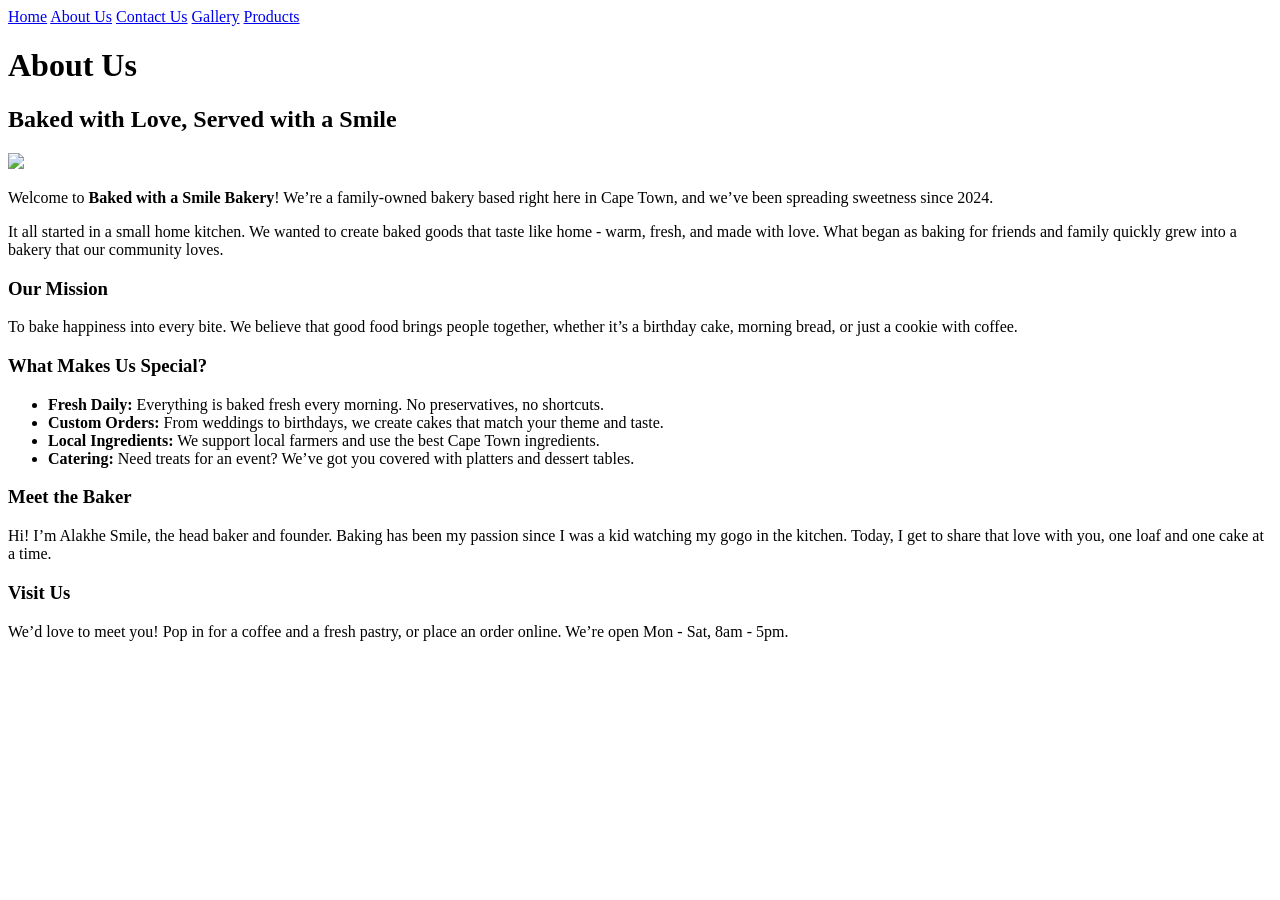
==== aboutus.html @ 989ab784 "Add files via upload" ====
<!DOCTYPE html>
<html>
    <head>
        <title>Home | Baked with a Smile</title>
    </head>
    <body>

<a href="index.html">Home</a>
<a href="aboutus.html">About Us</a>
<a href="contactus.html">Contact Us</a>
<a href="gallery.html">Gallery</a>
<a href="products.html">Products</a>
        <h1>About Us</h1>
    </nav>


<h2>Baked with Love, Served with a Smile</h2>
<img src="images/counter.jpg" width="700"/> 

<p>Welcome to <b>Baked with a Smile Bakery</b>! We’re a family-owned bakery based right here in Cape Town, and we’ve been spreading sweetness since 2024.</p>

<p>It all started in a small home kitchen. We wanted to create baked goods that taste like home - warm, fresh, and made with love. What began as baking for friends and family quickly grew into a bakery that our community loves.</p>

<h3>Our Mission</h3>
<p>To bake happiness into every bite. We believe that good food brings people together, whether it’s a birthday cake, morning bread, or just a cookie with coffee.</p>

<h3>What Makes Us Special?</h3>
<ul>
    <li><b>Fresh Daily:</b> Everything is baked fresh every morning. No preservatives, no shortcuts.</li>
    <li><b>Custom Orders:</b> From weddings to birthdays, we create cakes that match your theme and taste.</li>
    <li><b>Local Ingredients:</b> We support local farmers and use the best Cape Town ingredients.</li>
    <li><b>Catering:</b> Need treats for an event? We’ve got you covered with platters and dessert tables.</li>
</ul>

<h3>Meet the Baker</h3>
<p>Hi! I’m Alakhe Smile, the head baker and founder. Baking has been my passion since I was a kid watching my gogo in the kitchen. Today, I get to share that love with you, one loaf and one cake at a time.</p>

<h3>Visit Us</h3>
<p>We’d love to meet you! Pop in for a coffee and a fresh pastry, or place an order online. We’re open Mon - Sat, 8am - 5pm.</p>

<img src="images/catering.jpg" alt="Our team baking" width="600

           
    </body>
</html>
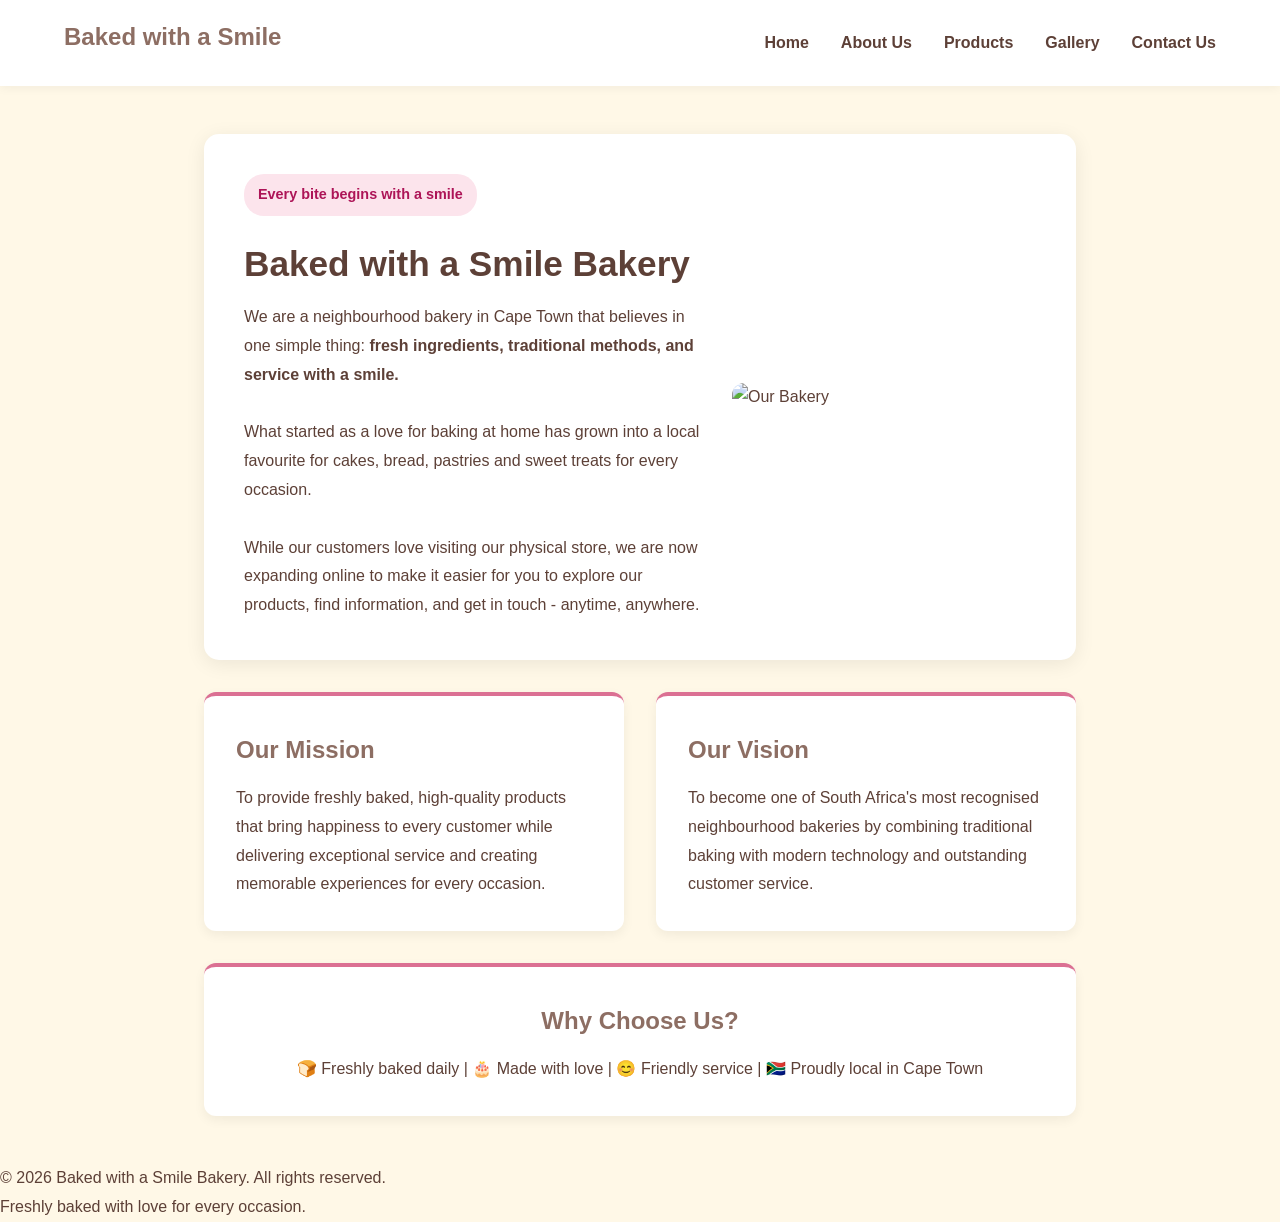
==== commit 24700d6c: "Add files via upload" ====
--- a/aboutus.html
+++ b/aboutus.html
@@ -1,46 +1,81 @@
 <!DOCTYPE html>
 <html>
-    <head>
-        <title>Home | Baked with a Smile</title>
-    </head>
-    <body>
+<head>
+<title>About Us | Baked with a Smile</title>
+<link rel="stylesheet" href="css/mystyle.css">
+<meta name="viewport" content="width=device-width, initial-scale=1.0">
+<style>
+*{margin:0;padding:0;box-sizing:border-box;}
+body{font-family:Arial,sans-serif;background:#FFF8E7;color:#5D4037;line-height:1.8;}
+img{max-width:100%;border-radius:12px;display:block;}
+header{display:flex;justify-content:space-between;align-items:center;padding:15px 5%;background:white;box-shadow:0 2px 10px rgba(0,0,0,0.05);}
+nav ul{display:flex;list-style:none;gap:2rem;}
+nav a{color:#5D4037;text-decoration:none;font-weight:bold;}
+nav a:hover{color:palevioletred;}
+.about-wrap{max-width:1000px;margin:0 auto;padding:3rem 5%;}
+.hero-card{background:white;padding:2.5rem;border-radius:15px;box-shadow:0 4px 20px rgba(0,0,0,0.08);display:grid;grid-template-columns:1.2fr 0.8fr;gap:2rem;align-items:center;margin-bottom:2rem;}
+.tagline{background:#FCE4EC;color:#AD1457;padding:8px 14px;border-radius:20px;display:inline-block;font-weight:bold;font-size:0.9rem;margin-bottom:1rem;}
+h1{font-size:2.2rem;margin-bottom:0.5rem;}
+h2{color:#8D6E63;margin-bottom:0.8rem;}
+.split{display:grid;grid-template-columns:1fr 1fr;gap:2rem;margin-top:2rem;}
+.card{background:white;padding:2rem;border-radius:12px;box-shadow:0 4px 12px rgba(0,0,0,0.06);border-top:4px solid palevioletred;}
+@media(max-width:768px){.hero-card,.split{grid-template-columns:1fr;} header{flex-direction:column;gap:1rem;}}
+</style>
+</head>
+<body>
 
-<a href="index.html">Home</a>
-<a href="aboutus.html">About Us</a>
-<a href="contactus.html">Contact Us</a>
-<a href="gallery.html">Gallery</a>
-<a href="products.html">Products</a>
-        <h1>About Us</h1>
-    </nav>
+<header>
+<h2>Baked with a Smile</h2>
+<nav>
+<ul>
+<li><a href="index.html">Home</a></li>
+<li><a href="aboutus.html">About Us</a></li>
+<li><a href="products.html">Products</a></li>
+<li><a href="gallery.html">Gallery</a></li>
+<li><a href="contactus.html">Contact Us</a></li>
+</ul>
+</nav>
+</header>
+
+<div class="about-wrap">
+
+<div class="hero-card">
+<div>
+<span class="tagline">Every bite begins with a smile</span>
+<h1>Baked with a Smile Bakery</h1>
+<p>We are a neighbourhood bakery in Cape Town that believes in one simple thing: <strong>fresh ingredients, traditional methods, and service with a smile.</strong></p>
+<br>
+<p>What started as a love for baking at home has grown into a local favourite for cakes, bread, pastries and sweet treats for every occasion.</p>
+<br>
+<p>While our customers love visiting our physical store, we are now expanding online to make it easier for you to explore our products, find information, and get in touch - anytime, anywhere.</p>
+</div>
+<div>
+<img src="images/counter.jpg" alt="Our Bakery">
+</div>
+</div>
+
+<div class="split">
+<div class="card">
+<h2>Our Mission</h2>
+<p>To provide freshly baked, high-quality products that bring happiness to every customer while delivering exceptional service and creating memorable experiences for every occasion.</p>
+</div>
+<div class="card">
+<h2>Our Vision</h2>
+<p>To become one of South Africa's most recognised neighbourhood bakeries by combining traditional baking with modern technology and outstanding customer service.</p>
+</div>
+</div>
+
+<div class="card" style="margin-top:2rem; text-align:center;">
+<h2>Why Choose Us?</h2>
+<p>🍞 Freshly baked daily | 🎂 Made with love | 😊 Friendly service | 🇿🇦 Proudly local in Cape Town</p>
+</div>
+
+</div>
+<footer>
+    <p>&copy; 2026 Baked with a Smile Bakery. All rights reserved.</p>
+    <p>Freshly baked with love for every occasion.</p>
+</footer>
 
 
-<h2>Baked with Love, Served with a Smile</h2>
-<img src="images/counter.jpg" width="700"/> 
-
-<p>Welcome to <b>Baked with a Smile Bakery</b>! We’re a family-owned bakery based right here in Cape Town, and we’ve been spreading sweetness since 2024.</p>
-
-<p>It all started in a small home kitchen. We wanted to create baked goods that taste like home - warm, fresh, and made with love. What began as baking for friends and family quickly grew into a bakery that our community loves.</p>
-
-<h3>Our Mission</h3>
-<p>To bake happiness into every bite. We believe that good food brings people together, whether it’s a birthday cake, morning bread, or just a cookie with coffee.</p>
-
-<h3>What Makes Us Special?</h3>
-<ul>
-    <li><b>Fresh Daily:</b> Everything is baked fresh every morning. No preservatives, no shortcuts.</li>
-    <li><b>Custom Orders:</b> From weddings to birthdays, we create cakes that match your theme and taste.</li>
-    <li><b>Local Ingredients:</b> We support local farmers and use the best Cape Town ingredients.</li>
-    <li><b>Catering:</b> Need treats for an event? We’ve got you covered with platters and dessert tables.</li>
-</ul>
-
-<h3>Meet the Baker</h3>
-<p>Hi! I’m Alakhe Smile, the head baker and founder. Baking has been my passion since I was a kid watching my gogo in the kitchen. Today, I get to share that love with you, one loaf and one cake at a time.</p>
-
-<h3>Visit Us</h3>
-<p>We’d love to meet you! Pop in for a coffee and a fresh pastry, or place an order online. We’re open Mon - Sat, 8am - 5pm.</p>
-
-<img src="images/catering.jpg" alt="Our team baking" width="600
-
-           
-    </body>
-</html>
-    
+</body>
+</html>
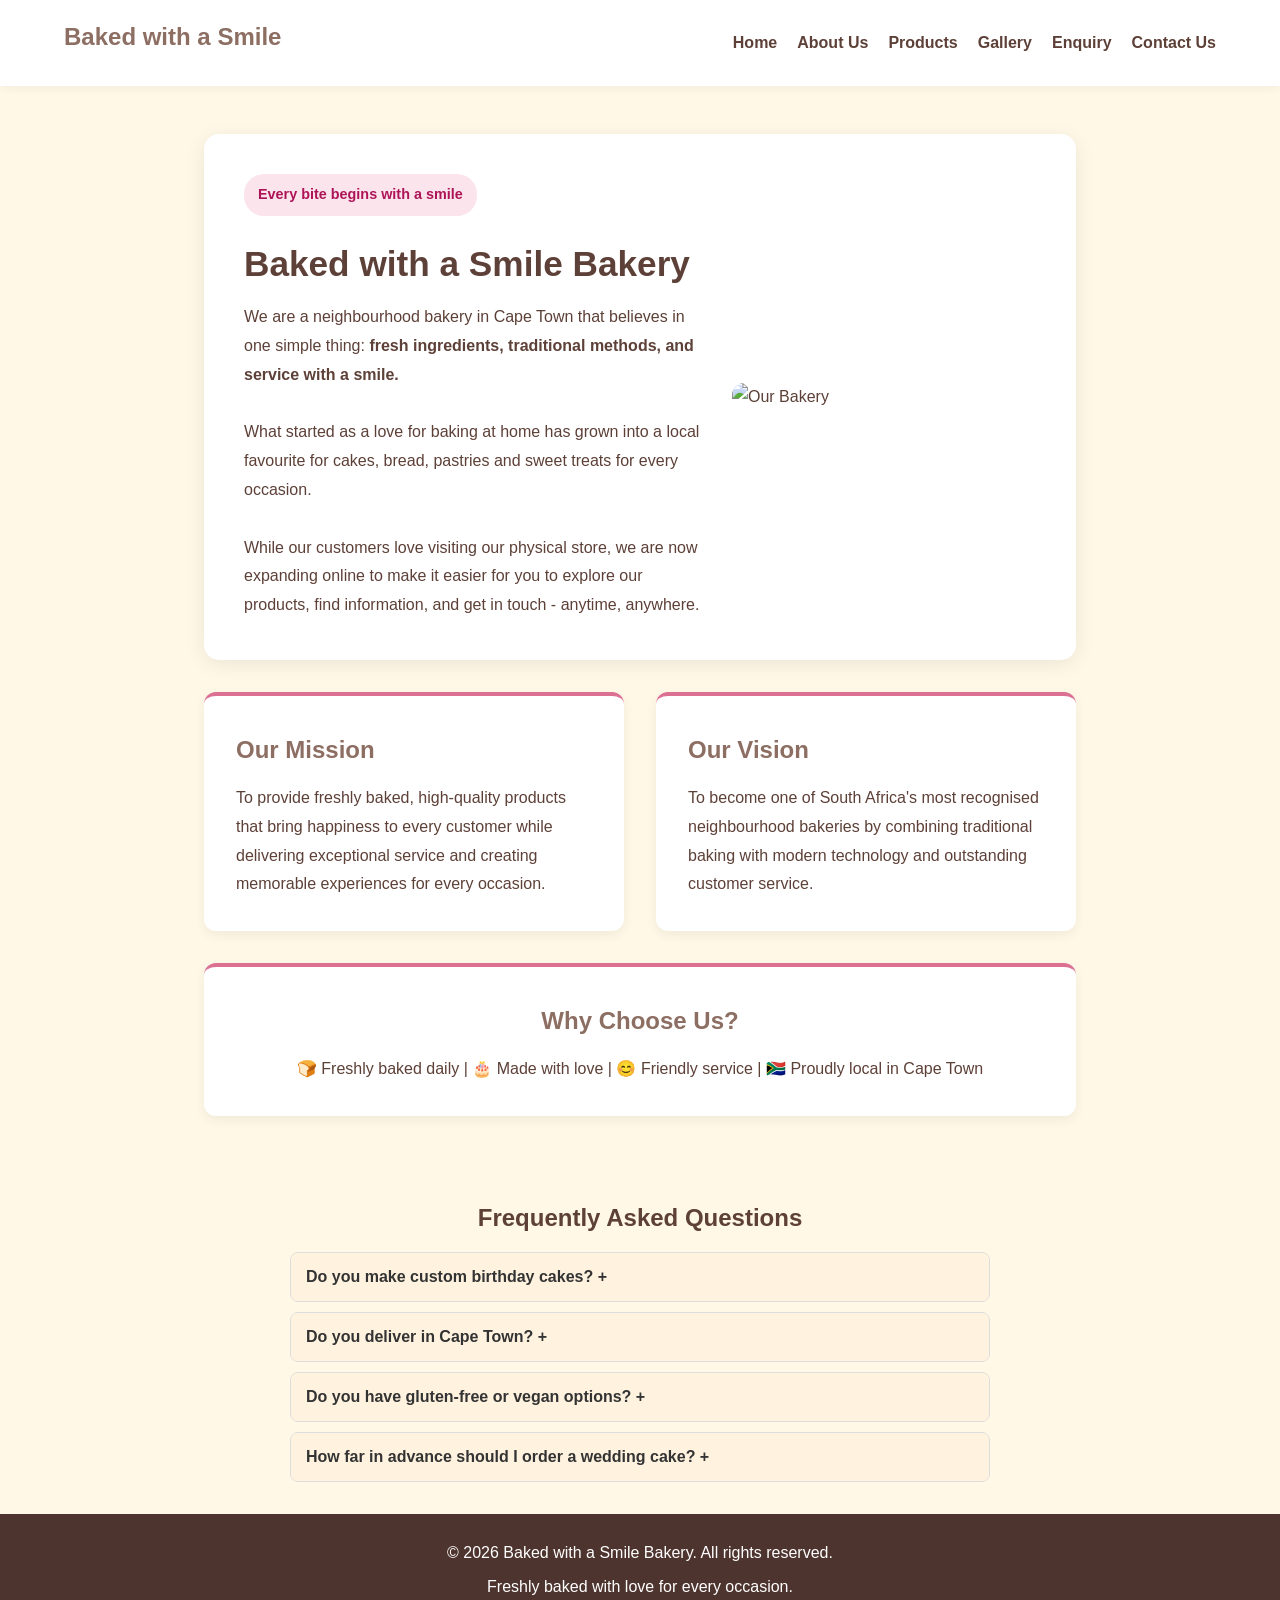
==== commit f7489e67: "Update about us page" ====
--- a/aboutus.html
+++ b/aboutus.html
@@ -1,81 +1,169 @@
-<!DOCTYPE html>
-<html>
-<head>
-<title>About Us | Baked with a Smile</title>
-<link rel="stylesheet" href="css/mystyle.css">
-<meta name="viewport" content="width=device-width, initial-scale=1.0">
-<style>
-*{margin:0;padding:0;box-sizing:border-box;}
-body{font-family:Arial,sans-serif;background:#FFF8E7;color:#5D4037;line-height:1.8;}
-img{max-width:100%;border-radius:12px;display:block;}
-header{display:flex;justify-content:space-between;align-items:center;padding:15px 5%;background:white;box-shadow:0 2px 10px rgba(0,0,0,0.05);}
-nav ul{display:flex;list-style:none;gap:2rem;}
-nav a{color:#5D4037;text-decoration:none;font-weight:bold;}
-nav a:hover{color:palevioletred;}
-.about-wrap{max-width:1000px;margin:0 auto;padding:3rem 5%;}
-.hero-card{background:white;padding:2.5rem;border-radius:15px;box-shadow:0 4px 20px rgba(0,0,0,0.08);display:grid;grid-template-columns:1.2fr 0.8fr;gap:2rem;align-items:center;margin-bottom:2rem;}
-.tagline{background:#FCE4EC;color:#AD1457;padding:8px 14px;border-radius:20px;display:inline-block;font-weight:bold;font-size:0.9rem;margin-bottom:1rem;}
-h1{font-size:2.2rem;margin-bottom:0.5rem;}
-h2{color:#8D6E63;margin-bottom:0.8rem;}
-.split{display:grid;grid-template-columns:1fr 1fr;gap:2rem;margin-top:2rem;}
-.card{background:white;padding:2rem;border-radius:12px;box-shadow:0 4px 12px rgba(0,0,0,0.06);border-top:4px solid palevioletred;}
-@media(max-width:768px){.hero-card,.split{grid-template-columns:1fr;} header{flex-direction:column;gap:1rem;}}
-</style>
-</head>
-<body>
-
-<header>
-<h2>Baked with a Smile</h2>
-<nav>
-<ul>
-<li><a href="index.html">Home</a></li>
-<li><a href="aboutus.html">About Us</a></li>
-<li><a href="products.html">Products</a></li>
-<li><a href="gallery.html">Gallery</a></li>
-<li><a href="contactus.html">Contact Us</a></li>
-</ul>
-</nav>
-</header>
-
-<div class="about-wrap">
-
-<div class="hero-card">
-<div>
-<span class="tagline">Every bite begins with a smile</span>
-<h1>Baked with a Smile Bakery</h1>
-<p>We are a neighbourhood bakery in Cape Town that believes in one simple thing: <strong>fresh ingredients, traditional methods, and service with a smile.</strong></p>
-<br>
-<p>What started as a love for baking at home has grown into a local favourite for cakes, bread, pastries and sweet treats for every occasion.</p>
-<br>
-<p>While our customers love visiting our physical store, we are now expanding online to make it easier for you to explore our products, find information, and get in touch - anytime, anywhere.</p>
-</div>
-<div>
-<img src="images/counter.jpg" alt="Our Bakery">
-</div>
-</div>
-
-<div class="split">
-<div class="card">
-<h2>Our Mission</h2>
-<p>To provide freshly baked, high-quality products that bring happiness to every customer while delivering exceptional service and creating memorable experiences for every occasion.</p>
-</div>
-<div class="card">
-<h2>Our Vision</h2>
-<p>To become one of South Africa's most recognised neighbourhood bakeries by combining traditional baking with modern technology and outstanding customer service.</p>
-</div>
-</div>
-
-<div class="card" style="margin-top:2rem; text-align:center;">
-<h2>Why Choose Us?</h2>
-<p>🍞 Freshly baked daily | 🎂 Made with love | 😊 Friendly service | 🇿🇦 Proudly local in Cape Town</p>
-</div>
-
-</div>
-<footer>
-    <p>&copy; 2026 Baked with a Smile Bakery. All rights reserved.</p>
-    <p>Freshly baked with love for every occasion.</p>
-</footer>
-
-
-</body>
+<!DOCTYPE html>
+<html>
+<head>
+<title>About Us | Baked with a Smile</title>
+<meta charset="UTF-8">
+<meta name="viewport" content="width=device-width, initial-scale=1.0">
+<meta name="description" content="About Baked with a Smile Bakery in Cape Town - our story, our bakers, and why we bake fresh cakes, cupcakes and bread with love since 2015.">
+<meta name="keywords" content="about Baked with a Smile, bakery Cape Town story, cake bakers Cape Town, family bakery">
+<meta name="author" content="Alakhe ST10538125 - Baked with a Smile Bakery">
+<meta name="robots" content="index, follow">
+<meta property="og:type" content="website">
+<meta property="og:title" content="About Us | Baked with a Smile Bakery in Cape Town - Our Story">
+<meta property="og:description" content="Our story, our bakers, and why we bake fresh cakes and treats with love in Cape Town.">
+<meta property="og:image" content="images/front.jpg">
+<link rel="canonical" href="https://bakedwithasmile.netlify.app/aboutus.html"> 
+<link rel="stylesheet" href="css/mystyle.css"> 
+<style>
+*{margin:0;padding:0;box-sizing:border-box;}
+body{font-family:Arial,sans-serif;background:#FFF8E7;color:#5D4037;line-height:1.8;}
+img{max-width:100%;border-radius:12px;display:block;}
+header{display:flex;justify-content:space-between;align-items:center;padding:15px 5%;background:white;box-shadow:0 2px 10px rgba(0,0,0,0.05);}
+nav ul{display:flex;list-style:none;gap:2rem;}
+nav a{color:#5D4037;text-decoration:none;font-weight:bold;}
+nav a:hover{color:palevioletred;}
+.about-wrap{max-width:1000px;margin:0 auto;padding:3rem 5%;}
+.hero-card{background:white;padding:2.5rem;border-radius:15px;box-shadow:0 4px 20px rgba(0,0,0,0.08);display:grid;grid-template-columns:1.2fr 0.8fr;gap:2rem;align-items:center;margin-bottom:2rem;}
+.tagline{background:#FCE4EC;color:#AD1457;padding:8px 14px;border-radius:20px;display:inline-block;font-weight:bold;font-size:0.9rem;margin-bottom:1rem;}
+h1{font-size:2.2rem;margin-bottom:0.5rem;}
+h2{color:#8D6E63;margin-bottom:0.8rem;}
+.split{display:grid;grid-template-columns:1fr 1fr;gap:2rem;margin-top:2rem;}
+.card{background:white;padding:2rem;border-radius:12px;box-shadow:0 4px 12px rgba(0,0,0,0.06);border-top:4px solid palevioletred;}
+@media(max-width:768px){.hero-card,.split{grid-template-columns:1fr;} header{flex-direction:column;gap:1rem;}}
+footer {
+background: #4E342E !important;
+color: white !important;
+text-align: center !important;
+padding: 20px !important;
+margin-top: 2rem !important;
+}
+footer p {
+color: white !important;
+margin: 5px 0 !important;
+} 
+
+.nav {
+display: flex !important;
+flex-direction: row !important;
+align-items: center !important;
+justify-content: space-between !important;
+flex-wrap: wrap !important;
+}
+.nav nav ul {
+display: flex !important;
+flex-direction: row !important;
+gap: 20px !important;
+list-style: none !important;
+margin: 0 !important;
+padding: 0 !important;
+}
+.hamburger {
+display: none !important;
+}
+@media (max-width: 768px) {
+.hamburger { display: block !important; }
+.nav nav ul {
+display: none !important;
+flex-direction: column !important;
+width: 100% !important;
+}
+.nav nav ul.show { display: flex !important; }
+}
+
+</style>
+</head>
+<body>
+
+<header class="nav">
+<h2>Baked with a Smile</h2>
+<button class="hamburger" id="hamburger" aria-label="Toggle menu">&#9776;</button>
+<nav>
+<ul>
+<li><a href="index.html">Home</a></li>
+<li><a href="aboutus.html">About Us</a></li>
+<li><a href="products.html">Products</a></li>
+<li><a href="gallery.html">Gallery</a></li>
+<li><a href="enquiry.html">Enquiry</a></li>
+<li><a href="contactus.html">Contact Us</a></li>
+</ul>
+</nav> 
+</nav>
+</header>
+
+<div class="about-wrap">
+
+<div class="hero-card">
+<div>
+<span class="tagline">Every bite begins with a smile</span>
+<h1>Baked with a Smile Bakery</h1>
+<p>We are a neighbourhood bakery in Cape Town that believes in one simple thing: <strong>fresh ingredients, traditional methods, and service with a smile.</strong></p>
+<br>
+<p>What started as a love for baking at home has grown into a local favourite for cakes, bread, pastries and sweet treats for every occasion.</p>
+<br>
+<p>While our customers love visiting our physical store, we are now expanding online to make it easier for you to explore our products, find information, and get in touch - anytime, anywhere.</p>
+</div>
+<div>
+<img src="images/counter.jpg" alt="Our Bakery">
+</div>
+</div>
+
+<div class="split">
+<div class="card">
+<h2>Our Mission</h2>
+<p>To provide freshly baked, high-quality products that bring happiness to every customer while delivering exceptional service and creating memorable experiences for every occasion.</p>
+</div>
+<div class="card">
+<h2>Our Vision</h2>
+<p>To become one of South Africa's most recognised neighbourhood bakeries by combining traditional baking with modern technology and outstanding customer service.</p>
+</div>
+</div>
+
+<div class="card" style="margin-top:2rem; text-align:center;">
+<h2>Why Choose Us?</h2>
+<p>🍞 Freshly baked daily | 🎂 Made with love | 😊 Friendly service | 🇿🇦 Proudly local in Cape Town</p>
+</div>
+
+</div>
+
+
+<h2 style="text-align:center; margin-top:2rem; color:#5D4037;">Frequently Asked Questions</h2>
+<div style="max-width:700px; margin:0 auto 2rem;">
+<div class="faq-item" style="border:1px solid #ddd; border-radius:8px; margin-bottom:10px; overflow:hidden;">
+<button class="faq-q" style="width:100%; text-align:left; padding:15px; background:#FFF3E0; color:#333; border:none; font-size:1rem; font-weight:bold; cursor:pointer;">Do you make custom birthday cakes? +</button>
+<div class="faq-a" style="display:none; padding:15px; background:white; color:#333;">Yes! Order at least 3 days before your date via our Enquiry page. Choose your flavour, size and theme and we will confirm price and availability within 24 hours.</div>
+</div>
+<div class="faq-item" style="border:1px solid #ddd; border-radius:8px; margin-bottom:10px; overflow:hidden;">
+<button class="faq-q" style="width:100%; text-align:left; padding:15px; background:#FFF3E0; color:#333; border:none; font-size:1rem; font-weight:bold; cursor:pointer;">Do you deliver in Cape Town? +</button>
+<div class="faq-a" style="display:none; padding:15px; background:white; color:#333;">Yes, delivery is R80 in Cape Town City Centre and nearby suburbs. Pickup from 123 Bakery Street is FREE.</div>
+</div>
+<div class="faq-item" style="border:1px solid #ddd; border-radius:8px; margin-bottom:10px; overflow:hidden;">
+<button class="faq-q" style="width:100%; text-align:left; padding:15px; background:#FFF3E0; color:#333; border:none; font-size:1rem; font-weight:bold; cursor:pointer;">Do you have gluten-free or vegan options? +</button>
+<div class="faq-a" style="display:none; padding:15px; background:white; color:#333;">Yes, we bake vegan cupcakes and gluten-free bread on request. Please mention it in your enquiry so we can prepare fresh for you.</div>
+</div>
+<div class="faq-item" style="border:1px solid #ddd; border-radius:8px; margin-bottom:10px; overflow:hidden;">
+<button class="faq-q" style="width:100%; text-align:left; padding:15px; background:#FFF3E0; color:#333; border:none; font-size:1rem; font-weight:bold; cursor:pointer;">How far in advance should I order a wedding cake? +</button>
+<div class="faq-a" style="display:none; padding:15px; background:white; color:#333;">At least 2 weeks before. For large weddings, 1 month is best. Use the Contact form and choose "Catering / Wedding" as your subject.</div>
+</div>
+</div>
+
+<script>
+document.querySelectorAll('.faq-q').forEach(function(btn) {
+btn.addEventListener('click', function() {
+var ans = btn.nextElementSibling;
+var isOpen = ans.style.display === 'block';
+document.querySelectorAll('.faq-a').forEach(function(a){ a.style.display = 'none'; });
+document.querySelectorAll('.faq-q').forEach(function(b){ b.textContent = b.textContent.replace(' -',' +'); });
+if (!isOpen) { ans.style.display = 'block'; btn.textContent = btn.textContent.replace('+','-'); }
+});
+}); 
+</script>
+<footer>
+    <p>&copy; 2026 Baked with a Smile Bakery. All rights reserved.</p>
+    <p>Freshly baked with love for every occasion.</p> 
+
+
+</footer>
+
+
+</body>
 </html>
